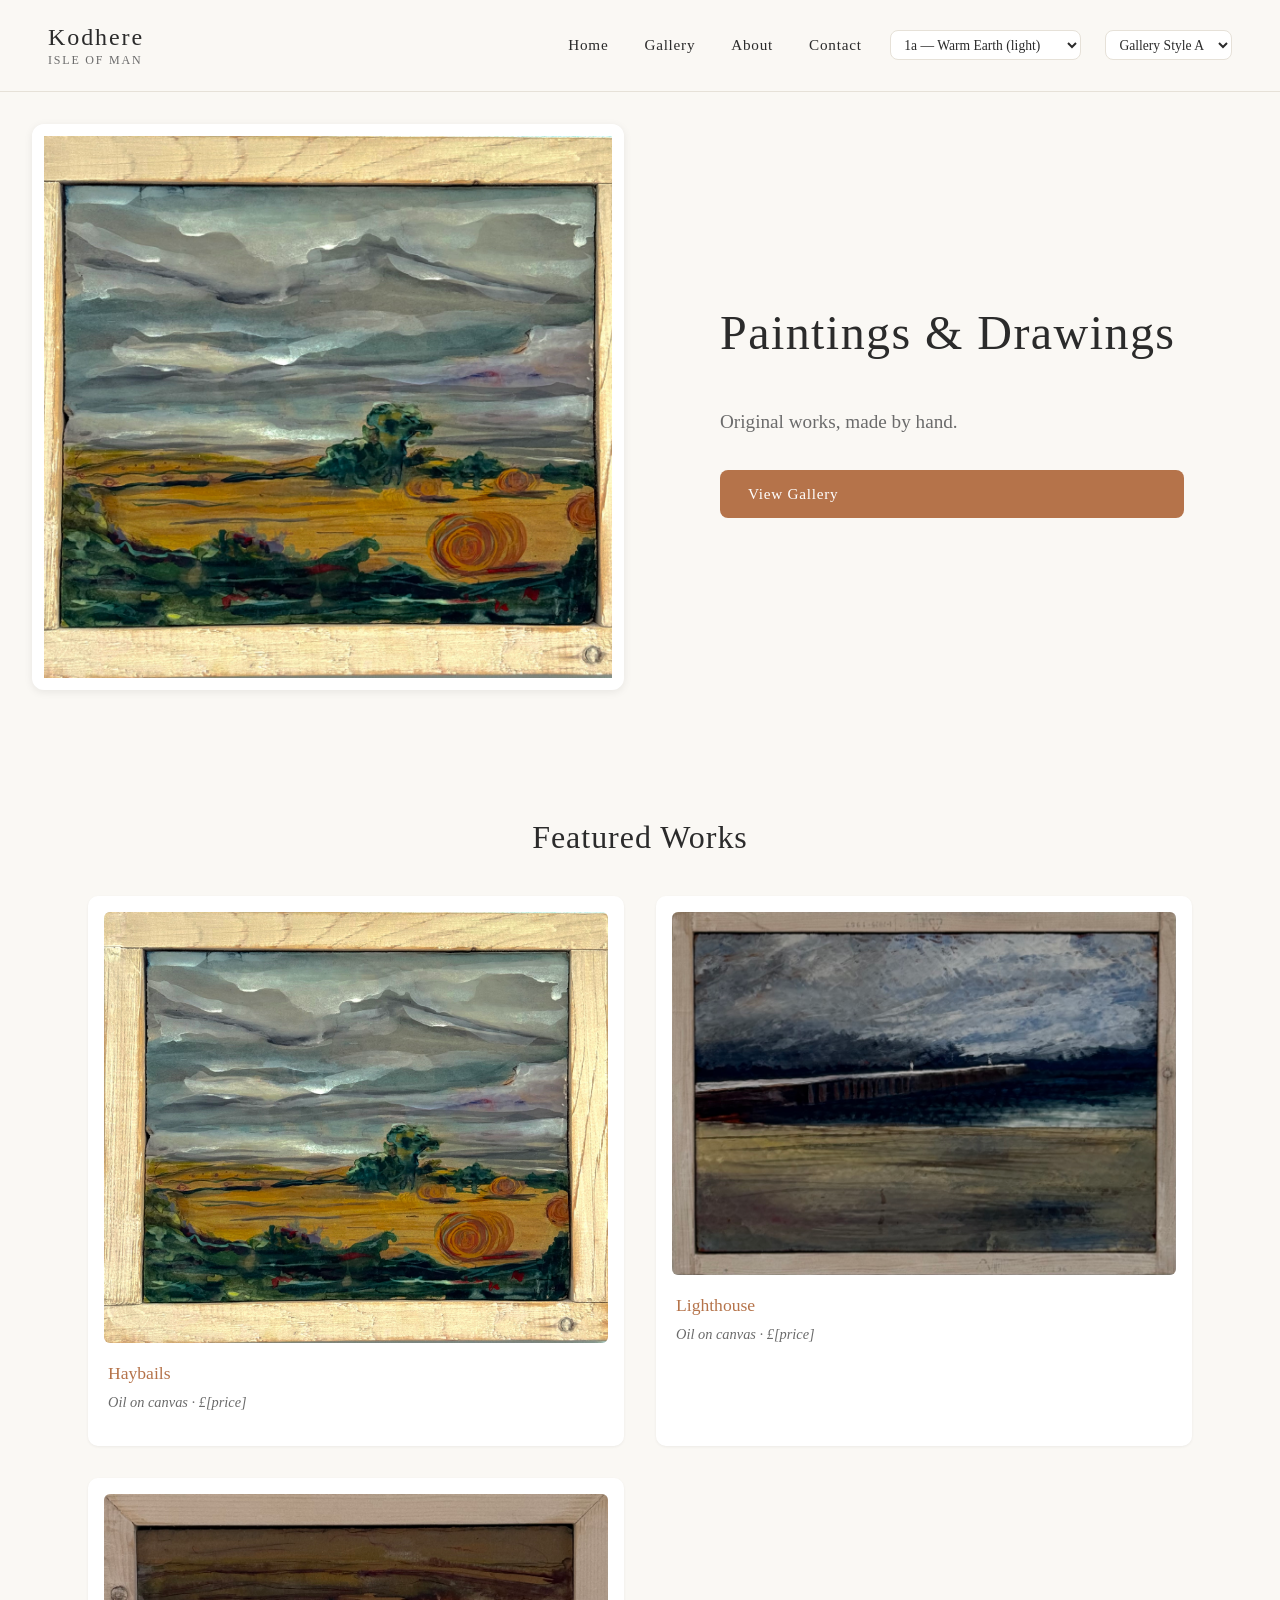
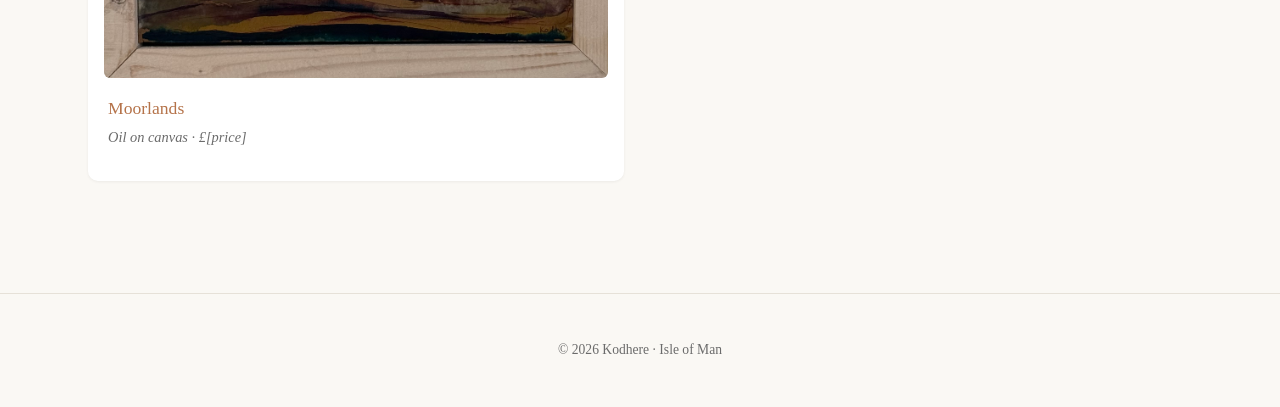
==== index.html @ 5d946740 "Initial commit" ====
<!DOCTYPE html>
<html lang="en">
<head>
<meta charset="UTF-8" />
<meta name="viewport" content="width=device-width, initial-scale=1.0" />
<title>Kodhere</title>
<link rel="stylesheet" href="css/style.css" />
</head>
<body>
<header class="site-header">
  <a href="index.html" class="brand">
    <span class="logo">Kodhere</span>
    <span class="tagline">Isle of Man</span>
  </a>
  <nav>
    <a href="index.html">Home</a>
    <a href="gallery.html">Gallery</a>
    <a href="about.html">About</a>
    <a href="contact.html">Contact</a>
  </nav>
</header>

<main class="page">
  <section class="hero">
    <div class="hero-image" style="background-image: url('images/placeholder-hero.svg');"></div>
    <div class="hero-text">
      <h1>Paintings &amp; Drawings</h1>
      <p>Original works, made by hand.</p>
      <a href="gallery.html" class="btn">View Gallery</a>
    </div>
  </section>

  <section class="featured">
    <h2>Featured Works</h2>
    <div class="grid" id="featured-grid"></div>
  </section>
</main>

<footer>
  <p>&copy; <span id="year"></span> Kodhere &middot; Isle of Man</p>
</footer>

<script src="js/artworks.js"></script>
<script src="js/main.js"></script>
</body>
</html>
---- css/style.css ----
:root, [data-theme="1a"] {
  --bg: #faf8f4; --text: #2b2b2b; --muted: #6b6b6b;
  --accent: #b5734a; --accent-dark: #6a4f33;
  --border: #e6e1d8; --card: #ffffff;
}
[data-theme="1b"] {
  --bg: #1e1a15; --text: #f2ead8; --muted: #b0a48e;
  --accent: #c9824f; --accent-dark: #d4bb93;
  --border: #3a322a; --card: #2a241e;
}
[data-theme="2a"] {
  --bg: #f5f3ef; --text: #1a2a3a; --muted: #6b7a88;
  --accent: #3e5468; --accent-dark: #25384a;
  --border: #d8dce2; --card: #ffffff;
}
[data-theme="2b"] {
  --bg: #121a24; --text: #e8eef4; --muted: #8a9aa8;
  --accent: #7a95ae; --accent-dark: #b8c5d0;
  --border: #25384a; --card: #1a2430;
}
[data-theme="3a"] {
  --bg: #fdf7f3; --text: #5a4048; --muted: #8a7078;
  --accent: #c4a7a8; --accent-dark: #a08082;
  --border: #ecdfd5; --card: #ffffff;
}
[data-theme="3b"] {
  --bg: #1f1618; --text: #f5e8e2; --muted: #b59a92;
  --accent: #d89a8a; --accent-dark: #e8c5b8;
  --border: #3d2a30; --card: #2a1e22;
}
[data-theme="4a"] {
  --bg: #ffffff; --text: #1a1a1a; --muted: #6b6b6b;
  --accent: #b08a3e; --accent-dark: #8a6a2e;
  --border: #e0e0e0; --card: #fafafa;
}
[data-theme="4b"] {
  --bg: #0e0e0e; --text: #f5f5f5; --muted: #a0a0a0;
  --accent: #d4a656; --accent-dark: #e8c080;
  --border: #2a2a2a; --card: #1a1a1a;
}
[data-theme="5a"] {
  --bg: #f7f3ea; --text: #3e5a3a; --muted: #6a7a68;
  --accent: #b56838; --accent-dark: #7a3a28;
  --border: #ddd8cc; --card: #ffffff;
}
[data-theme="5b"] {
  --bg: #121810; --text: #f2ecd8; --muted: #a8b098;
  --accent: #d88252; --accent-dark: #b2c28a;
  --border: #24321e; --card: #1a2218;
}

* { box-sizing: border-box; }

/* Page transitions */
.page { animation: slideInRight 0.5s ease forwards; }
.page.enter-left { animation: slideInLeft 0.5s ease forwards; }
.page.leaving-left  { animation: slideOutLeft  0.4s ease forwards; }
.page.leaving-right { animation: slideOutRight 0.4s ease forwards; }

@keyframes slideInRight {
  from { transform: translateX(100%);  opacity: 0; }
  to   { transform: translateX(0);     opacity: 1; }
}
@keyframes slideInLeft {
  from { transform: translateX(-100%); opacity: 0; }
  to   { transform: translateX(0);     opacity: 1; }
}
@keyframes slideOutLeft {
  from { transform: translateX(0);     opacity: 1; }
  to   { transform: translateX(-100%); opacity: 0; }
}
@keyframes slideOutRight {
  from { transform: translateX(0);     opacity: 1; }
  to   { transform: translateX(100%);  opacity: 0; }
}
body { overflow-x: hidden; }

html, body {
  margin: 0;
  padding: 0;
  background: var(--bg);
  color: var(--text);
  font-family: Georgia, 'Times New Roman', serif;
  line-height: 1.6;
}

body {
  display: flex;
  flex-direction: column;
  min-height: 100vh;
}

main { flex: 1; }

a { color: var(--accent); text-decoration: none; }
a:hover { color: var(--accent-dark); }

/* Header */
.site-header {
  display: flex;
  justify-content: space-between;
  align-items: center;
  padding: 1.5rem 3rem;
  border-bottom: 1px solid var(--border);
  background: var(--bg);
}

.brand { display: flex; flex-direction: column; line-height: 1.1; text-decoration: none; }
.brand:hover .logo { color: var(--accent); }
.logo {
  font-size: 1.5rem;
  font-weight: normal;
  letter-spacing: 0.08em;
  color: var(--text);
}
.tagline {
  font-size: 0.75rem;
  letter-spacing: 0.15em;
  color: var(--muted);
  text-transform: uppercase;
  margin-top: 0.2rem;
}

.site-header nav a {
  margin-left: 2rem;
  color: var(--text);
  font-size: 0.95rem;
  letter-spacing: 0.05em;
}

.site-header nav a.active,
.site-header nav a:hover { color: var(--accent); }

.theme-select {
  margin-left: 1.5rem;
  padding: 0.35rem 0.6rem;
  background: var(--card);
  color: var(--text);
  border: 1px solid var(--border);
  border-radius: 8px;
  font-family: inherit;
  font-size: 0.85rem;
  cursor: pointer;
}
.theme-select:focus { outline: none; border-color: var(--accent); }

/* Buttons */
.btn {
  display: inline-block;
  padding: 0.75rem 1.75rem;
  background: var(--accent);
  color: #fff !important;
  border: none;
  border-radius: 8px;
  font-family: inherit;
  font-size: 0.95rem;
  letter-spacing: 0.05em;
  cursor: pointer;
  transition: background 0.2s;
}
.btn:hover { background: var(--accent-dark); color: #fff; }

/* Hero */
.hero {
  display: grid;
  grid-template-columns: 1fr 1fr;
  min-height: 70vh;
}
.hero {
  padding: 2rem;
  gap: 2rem;
}
.hero-image {
  background-size: cover;
  background-position: center;
  background-color: #d8cfc0;
  box-shadow: 0 2px 8px rgba(0,0,0,0.08);
  border: 12px solid var(--card);
  border-radius: 12px;
  min-height: 60vh;
}
.hero-text { padding: 1rem 2rem; }
.hero-text {
  display: flex;
  flex-direction: column;
  justify-content: center;
  padding: 3rem 4rem;
}
.hero-text h1 {
  font-size: 3rem;
  margin: 0 0 1rem;
  font-weight: normal;
}
.hero-text p {
  font-size: 1.2rem;
  color: var(--muted);
  margin-bottom: 2rem;
}

/* Sections */
.featured, .gallery-section, .about, .contact, .artwork-detail {
  padding: 4rem 3rem;
  max-width: 1200px;
  margin: 0 auto;
}
.gallery-section {
  max-width: 75%;
  padding: 4rem 2rem;
}
/* Masonry-style gallery: each card hugs its own image, no stretched empty space */
#gallery-grid {
  display: block;
  column-count: 2;
  column-gap: 2rem;
}
#gallery-grid .card {
  display: inline-block;
  width: 100%;
  margin-bottom: 2rem;
  break-inside: avoid;
}

h1, h2 {
  font-weight: normal;
  letter-spacing: 0.03em;
}

.featured h2, .gallery-section h1 {
  font-size: 2rem;
  margin-bottom: 2rem;
  text-align: center;
}

/* Grid */
.grid {
  display: grid;
  grid-template-columns: repeat(2, 1fr);
  gap: 2rem;
}

.card {
  background: var(--card);
  cursor: pointer;
  transition: transform 0.2s;
  padding: 1rem;
  box-shadow: 0 1px 3px rgba(0,0,0,0.06);
  border-radius: 10px;
}
.card:hover { transform: translateY(-3px); box-shadow: 0 4px 12px rgba(0,0,0,0.1); }

.card-image {
  width: 100%;
  background-color: #e4ddd0;
  border-radius: 6px;
  overflow: hidden;
}
.card-image img {
  width: 100%;
  height: auto;
  display: block;
}

.card-info {
  padding: 1rem 0.25rem;
}
.card-info h3 {
  margin: 0 0 0.25rem;
  font-size: 1.1rem;
  font-weight: normal;
}
.card-info p {
  margin: 0;
  color: var(--muted);
  font-size: 0.9rem;
  font-style: italic;
}

/* Filters */
.filters {
  display: flex;
  justify-content: center;
  gap: 0.5rem;
  margin-bottom: 2.5rem;
}
.filter-btn {
  background: transparent;
  border: 1px solid var(--border);
  padding: 0.5rem 1.25rem;
  font-family: inherit;
  cursor: pointer;
  color: var(--muted);
  border-radius: 8px;
}
.filter-btn:hover { color: var(--text); }
.filter-btn.active {
  background: var(--accent);
  color: #fff;
  border-color: var(--accent);
}

/* Artwork detail */
.artwork-content {
  display: grid;
  grid-template-columns: 1.3fr 1fr;
  gap: 3rem;
  margin-top: 2rem;
}
.artwork-image-wrap img {
  width: 100%;
  height: auto;
  display: block;
  background: #e4ddd0;
  border-radius: 10px;
  box-shadow: 0 2px 8px rgba(0,0,0,0.08);
}

/* Artwork slider (product page) */
.artwork-gallery { display: flex; flex-direction: column; gap: 0.75rem; }
.slider {
  position: relative;
  background: var(--card);
  border-radius: 10px;
  overflow: hidden;
  box-shadow: 0 2px 8px rgba(0,0,0,0.08);
}
.slider img {
  width: 100%;
  height: auto;
  display: block;
  background: #e4ddd0;
}
.slider img.fade-in { animation: fadeIn 0.4s ease; }
@keyframes fadeIn {
  from { opacity: 0.3; }
  to   { opacity: 1; }
}
.slider-arrow {
  position: absolute;
  top: 50%;
  transform: translateY(-50%);
  background: rgba(0,0,0,0.45);
  color: #fff;
  border: none;
  width: 42px;
  height: 42px;
  border-radius: 50%;
  font-size: 1.1rem;
  cursor: pointer;
  opacity: 0.85;
  transition: opacity 0.2s, background 0.2s;
  z-index: 2;
}
.slider-arrow:hover { opacity: 1; background: rgba(0,0,0,0.65); }
.slider-prev { left: 12px; }
.slider-next { right: 12px; }
.thumbs {
  display: grid;
  grid-template-columns: repeat(4, 1fr);
  gap: 0.5rem;
}
.thumb {
  background: var(--card);
  border: 2px solid var(--border);
  padding: 0;
  cursor: pointer;
  border-radius: 8px;
  overflow: hidden;
  transition: border-color 0.2s, transform 0.2s;
  aspect-ratio: 1 / 1;
}
.thumb img {
  width: 100%;
  height: 100%;
  object-fit: cover;
  display: block;
}
.thumb:hover { transform: translateY(-2px); }
.thumb.active { border-color: var(--accent); }
.artwork-info h1 {
  font-size: 2.2rem;
  margin: 0 0 0.5rem;
}
.artwork-info .meta {
  color: var(--muted);
  font-style: italic;
  margin-bottom: 1.5rem;
}
.artwork-info .price {
  font-size: 1.3rem;
  margin-bottom: 1.5rem;
}
.artwork-info .description {
  margin-bottom: 2rem;
}
.back-link {
  display: inline-block;
  margin-bottom: 1rem;
  color: var(--muted);
}

/* About */
.about {
  display: grid;
  grid-template-columns: 1fr 1.3fr;
  gap: 3rem;
  align-items: center;
}
.about-image img {
  width: 100%;
  display: block;
  background: #e4ddd0;
  aspect-ratio: 4/5;
  object-fit: cover;
  border-radius: 10px;
  box-shadow: 0 2px 8px rgba(0,0,0,0.08);
}
.about-text h1 { font-size: 2.2rem; margin-top: 0; margin-bottom: 0.25rem; }
.about-text .location {
  color: var(--accent);
  font-style: italic;
  letter-spacing: 0.05em;
  margin: 0 0 1.5rem;
}

/* Contact */
.contact { max-width: 600px; }
.contact h1 { font-size: 2.2rem; }
.contact-form {
  display: flex;
  flex-direction: column;
  gap: 1.25rem;
  margin-top: 2rem;
}
.contact-form label {
  display: flex;
  flex-direction: column;
  gap: 0.4rem;
  font-size: 0.9rem;
  color: var(--muted);
  letter-spacing: 0.05em;
}
.contact-form input,
.contact-form textarea {
  padding: 0.75rem;
  border: 1px solid var(--border);
  background: var(--card);
  color: var(--text);
  font-family: inherit;
  font-size: 1rem;
  border-radius: 8px;
}
.contact-form input:focus,
.contact-form textarea:focus {
  outline: none;
  border-color: var(--accent);
}
.contact-form button { align-self: flex-start; }
.contact-direct {
  margin-top: 2rem;
  color: var(--muted);
}

/* Footer */
footer {
  text-align: center;
  padding: 2rem;
  color: var(--muted);
  font-size: 0.85rem;
  border-top: 1px solid var(--border);
  margin-top: 3rem;
}

/* Hamburger — hidden on desktop */
.nav-toggle {
  display: none;
  background: transparent;
  border: none;
  padding: 0.5rem;
  cursor: pointer;
  width: 40px;
  height: 40px;
  position: relative;
}
.nav-toggle span {
  display: block;
  position: absolute;
  left: 8px;
  width: 24px;
  height: 2px;
  background: var(--text);
  transition: transform 0.3s ease, opacity 0.2s ease, top 0.3s ease;
}
.nav-toggle span:nth-child(1) { top: 13px; }
.nav-toggle span:nth-child(2) { top: 19px; }
.nav-toggle span:nth-child(3) { top: 25px; }
.nav-toggle.open span:nth-child(1) { top: 19px; transform: rotate(45deg); }
.nav-toggle.open span:nth-child(2) { opacity: 0; }
.nav-toggle.open span:nth-child(3) { top: 19px; transform: rotate(-45deg); }

/* Responsive */
@media (max-width: 768px) {
  .site-header {
    padding: 1rem 1.25rem;
    position: relative;
  }
  .nav-toggle { display: block; }

  .site-header nav {
    position: absolute;
    top: 100%;
    left: 0;
    right: 0;
    background: var(--card);
    border-bottom: 1px solid var(--border);
    box-shadow: 0 6px 12px rgba(0,0,0,0.06);
    display: flex;
    flex-direction: column;
    align-items: stretch;
    max-height: 0;
    overflow: hidden;
    opacity: 0;
    transform: translateY(-8px);
    transition: max-height 0.35s ease, opacity 0.25s ease, transform 0.3s ease;
    z-index: 10;
  }
  .site-header nav.open {
    max-height: 500px;
    opacity: 1;
    transform: translateY(0);
  }
  .site-header nav a {
    margin: 0;
    padding: 1rem 1.5rem;
    border-bottom: 1px solid var(--border);
    opacity: 0;
    transform: translateY(-6px);
    transition: opacity 0.3s ease, transform 0.3s ease;
  }
  .site-header nav.open a {
    opacity: 1;
    transform: translateY(0);
  }
  .site-header nav.open a:nth-child(1) { transition-delay: 0.05s; }
  .site-header nav.open a:nth-child(2) { transition-delay: 0.1s; }
  .site-header nav.open a:nth-child(3) { transition-delay: 0.15s; }
  .site-header nav.open a:nth-child(4) { transition-delay: 0.2s; }
  .site-header nav.open .theme-select { transition-delay: 0.25s; }

  .theme-select {
    margin: 0.75rem 1.5rem 1rem;
    opacity: 0;
    transform: translateY(-6px);
    transition: opacity 0.3s ease, transform 0.3s ease;
  }
  .site-header nav.open .theme-select { opacity: 1; transform: translateY(0); }

  .hero { grid-template-columns: 1fr; }
  .hero-image { min-height: 300px; }
  .hero-text { padding: 2rem 1.5rem; }
  .hero-text h1 { font-size: 2.2rem; }
  .featured, .gallery-section, .about, .contact, .artwork-detail {
    padding: 2rem 1.25rem;
  }
  .artwork-content, .about { grid-template-columns: 1fr; }
  .grid { grid-template-columns: 1fr; }
  #gallery-grid { column-count: 1; }
}
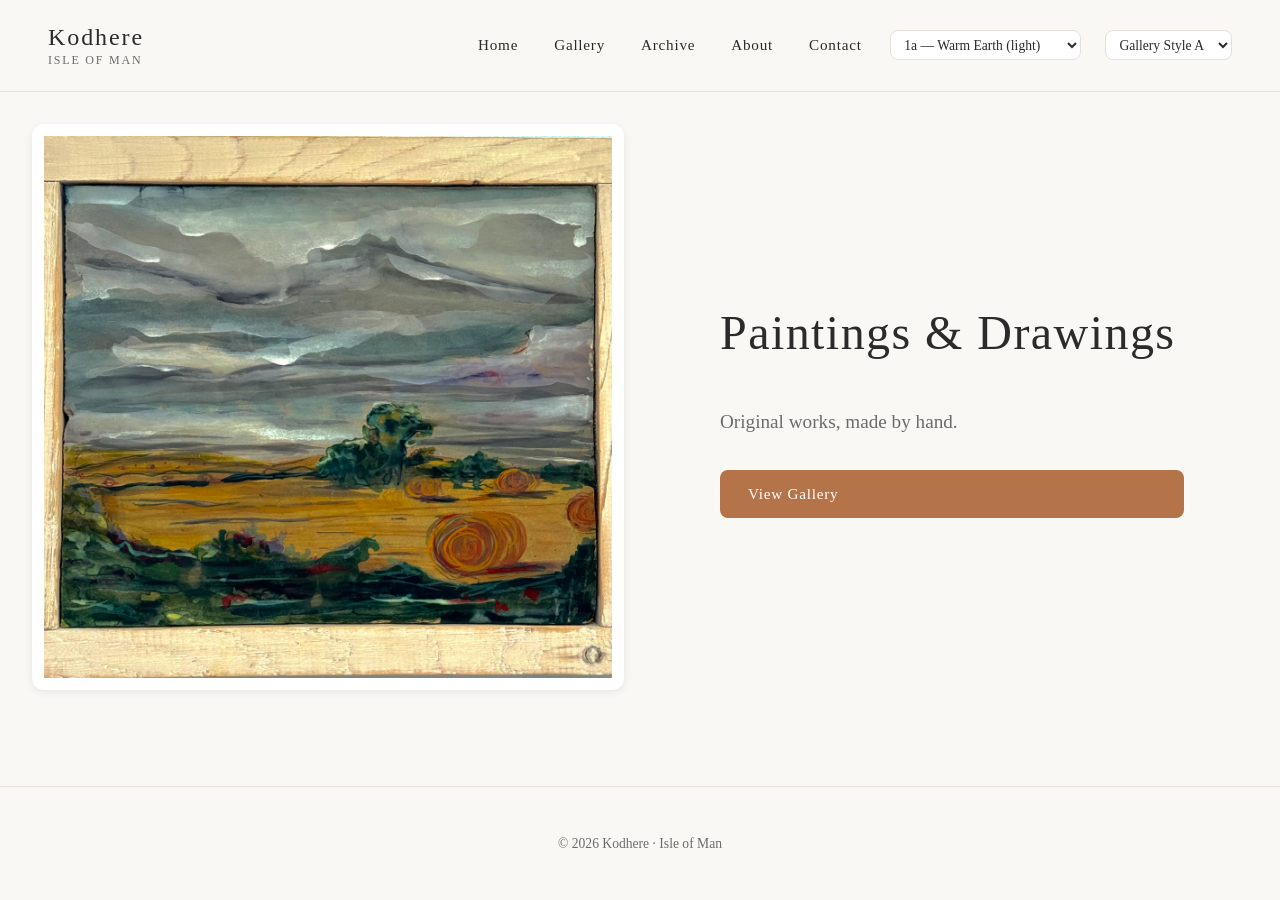
==== commit afee4644: "Move earlier paintings to a new Archive page The five existing pieces are marked archived: they now " ====
--- a/index.html
+++ b/index.html
@@ -15,6 +15,7 @@
   <nav>
     <a href="index.html">Home</a>
     <a href="gallery.html">Gallery</a>
+    <a href="archive.html">Archive</a>
     <a href="about.html">About</a>
     <a href="contact.html">Contact</a>
   </nav>
--- a/css/style.css
+++ b/css/style.css
@@ -229,6 +229,13 @@
   font-size: 2rem;
   margin-bottom: 2rem;
   text-align: center;
+}
+
+.section-intro {
+  text-align: center;
+  color: var(--muted);
+  font-style: italic;
+  margin: -1rem 0 2.5rem;
 }
 
 /* Grid */
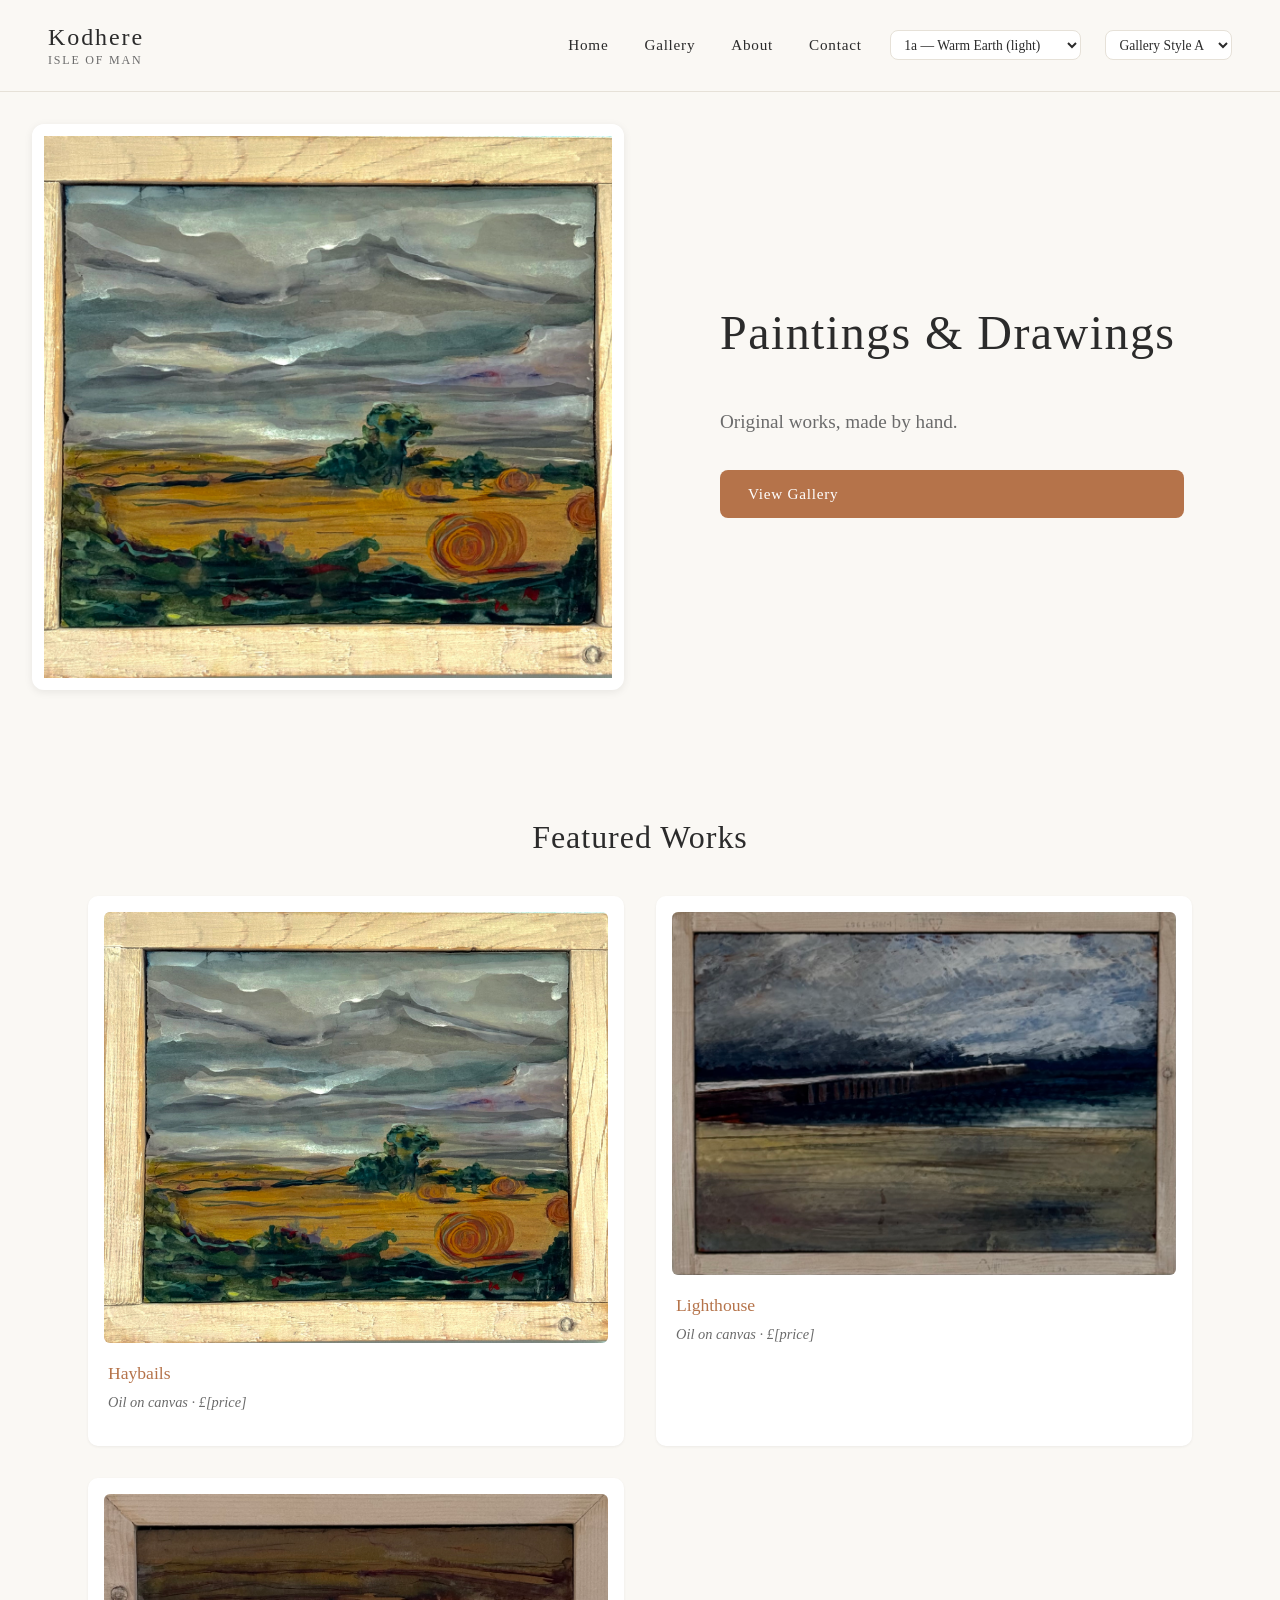
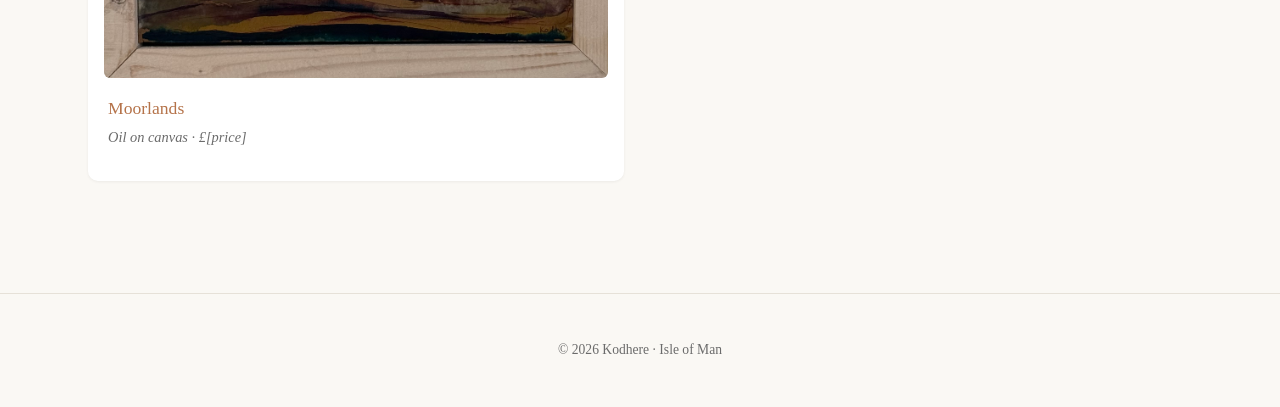
==== commit cb9fed43: "Organise the gallery into collections Replace the separate Archive page with collections on the Gall" ====
--- a/index.html
+++ b/index.html
@@ -15,7 +15,6 @@
   <nav>
     <a href="index.html">Home</a>
     <a href="gallery.html">Gallery</a>
-    <a href="archive.html">Archive</a>
     <a href="about.html">About</a>
     <a href="contact.html">Contact</a>
   </nav>
--- a/css/style.css
+++ b/css/style.css
@@ -207,13 +207,20 @@
   max-width: 75%;
   padding: 4rem 2rem;
 }
+/* Gallery collections */
+.collection + .collection { margin-top: 4rem; }
+.collection h2 {
+  font-size: 1.6rem;
+  text-align: center;
+  margin-bottom: 1.5rem;
+}
 /* Masonry-style gallery: each card hugs its own image, no stretched empty space */
-#gallery-grid {
+.collection-grid {
   display: block;
   column-count: 2;
   column-gap: 2rem;
 }
-#gallery-grid .card {
+.collection-grid .card {
   display: inline-block;
   width: 100%;
   margin-bottom: 2rem;
@@ -235,7 +242,7 @@
   text-align: center;
   color: var(--muted);
   font-style: italic;
-  margin: -1rem 0 2.5rem;
+  margin: -0.75rem 0 2rem;
 }
 
 /* Grid */
@@ -286,6 +293,7 @@
 .filters {
   display: flex;
   justify-content: center;
+  flex-wrap: wrap;
   gap: 0.5rem;
   margin-bottom: 2.5rem;
 }
@@ -570,5 +578,5 @@
   }
   .artwork-content, .about { grid-template-columns: 1fr; }
   .grid { grid-template-columns: 1fr; }
-  #gallery-grid { column-count: 1; }
-}
+  .collection-grid { column-count: 1; }
+}
